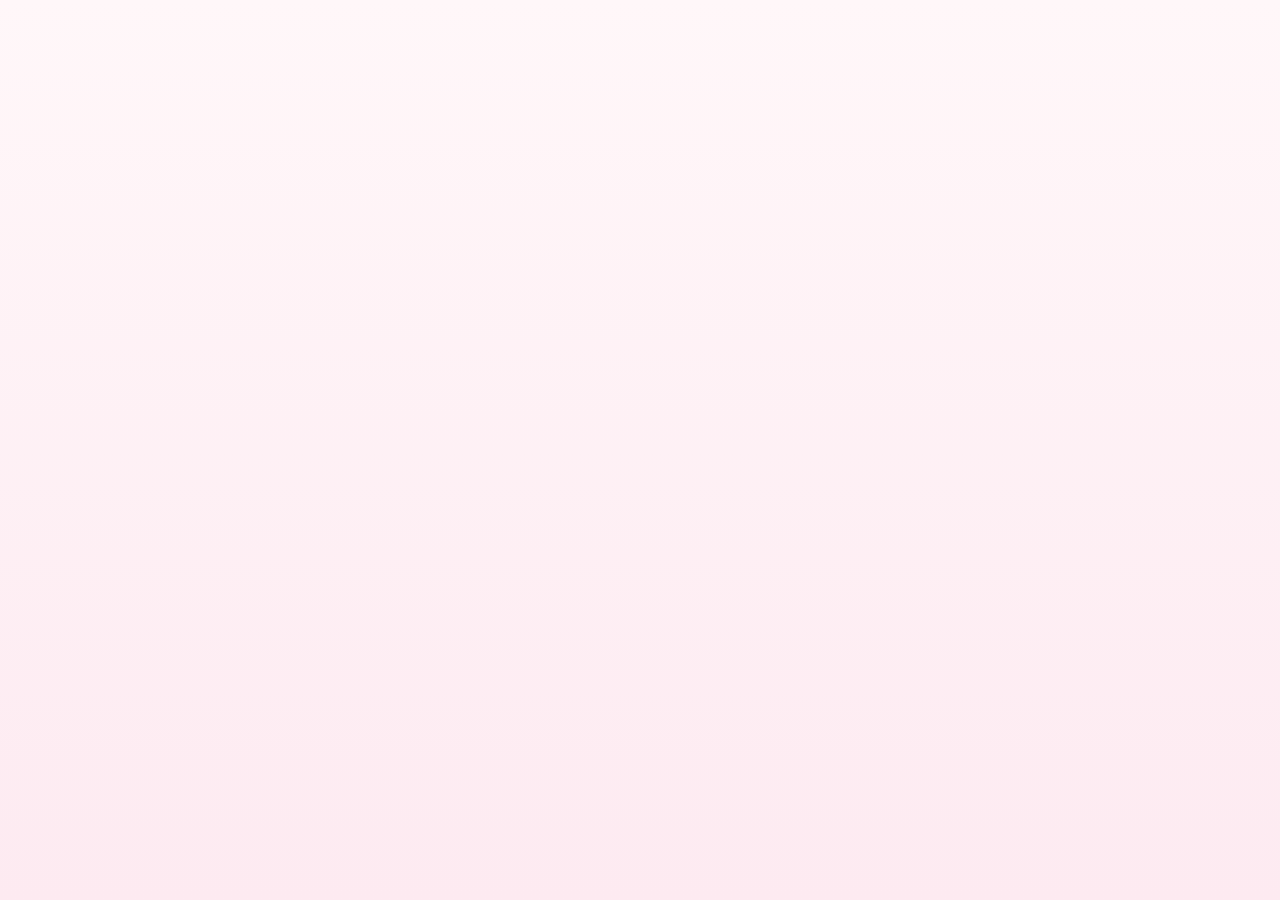
==== index.html @ 859fde20 "Add sign-in gate on first load and settings page with configurable Drive backup frequency" ====
<!DOCTYPE html>
<html lang="en">
<head>
<meta charset="UTF-8" />
<meta name="viewport" content="width=device-width, initial-scale=1.0" />
<title>Recall Manual</title>
<link rel="manifest" href="manifest.json" />
<meta name="theme-color" content="#f7a8c4" />
<link rel="stylesheet" href="css/theme.css" />
<style>
  .deck-grid {
    display: grid;
    gap: 16px;
    margin-top: 20px;
  }
  .deck-card {
    padding: 20px;
    display: flex;
    align-items: center;
    justify-content: space-between;
    cursor: pointer;
  }
  .deck-card:hover { box-shadow: 0 12px 36px rgba(180, 120, 145, 0.26); }
  .deck-info h3 { font-size: 1.05rem; }
  .deck-info p { margin: 4px 0 0; font-size: 0.82rem; color: var(--ink-soft); }
  .deck-actions { display: flex; gap: 8px; }
  .deck-actions button {
    background: var(--glass-fill-strong);
    border: 1px solid var(--glass-border);
    border-radius: var(--radius-sm);
    padding: 8px 14px;
    font-size: 0.82rem;
    font-weight: 600;
    color: var(--ink);
    cursor: pointer;
  }
  .deck-actions .study-btn { background: var(--blossom); color: white; border: none; }

  .empty-state {
    text-align: center;
    padding: 60px 20px;
    color: var(--ink-soft);
  }
  .empty-state h2 { font-family: var(--font-display); color: var(--ink); margin-bottom: 8px; }

  .fab {
    position: fixed;
    bottom: 28px;
    right: 24px;
    z-index: 2;
    width: 58px;
    height: 58px;
    border-radius: 50%;
    background: var(--blossom);
    color: white;
    font-size: 1.8rem;
    border: none;
    box-shadow: 0 10px 26px rgba(232, 136, 171, 0.45);
    cursor: pointer;
    display: flex;
    align-items: center;
    justify-content: center;
  }

  .new-deck-form {
    display: none;
    margin-top: 18px;
    padding: 18px;
    gap: 10px;
    flex-direction: column;
  }
  .new-deck-form.open { display: flex; }
  .new-deck-form input {
    padding: 12px 14px;
    border-radius: var(--radius-sm);
    border: 1px solid var(--glass-border);
    background: rgba(255,255,255,0.7);
    font-family: var(--font-body);
    font-size: 0.9rem;
  }
  .new-deck-form .row { display: flex; gap: 10px; }
  .new-deck-form .row input { flex: 1; }

  .storage-note {
    margin-top: 24px;
    font-size: 0.75rem;
    color: var(--ink-soft);
    text-align: center;
  }

  .auth-area { display: flex; align-items: center; gap: 10px; }
  .sign-in-btn {
    display: flex; align-items: center; gap: 8px;
    background: var(--glass-fill-strong);
    border: 1px solid var(--glass-border);
    border-radius: var(--radius-sm);
    padding: 8px 14px;
    font-size: 0.82rem;
    font-weight: 600;
    color: var(--ink);
    cursor: pointer;
  }
  .user-chip { display: flex; align-items: center; gap: 8px; }
  .user-chip img { width: 28px; height: 28px; border-radius: 50%; }
  .user-chip .name { font-size: 0.78rem; color: var(--ink-soft); max-width: 100px; overflow: hidden; text-overflow: ellipsis; white-space: nowrap; }
  .sync-badge {
    font-size: 0.7rem;
    padding: 3px 9px;
    border-radius: 20px;
    background: rgba(255,255,255,0.6);
    color: var(--ink-soft);
  }
  .sync-badge.syncing { color: var(--tag-yellow); }
  .sync-badge.synced { color: var(--tag-green); }
  .sync-badge.error { color: var(--tag-red); }
  .sign-out-btn {
    background: none; border: none; font-size: 0.72rem; color: var(--ink-soft);
    text-decoration: underline; cursor: pointer; padding: 0;
  }

  .backup-row {
    display: flex;
    gap: 10px;
    justify-content: center;
    margin-top: 14px;
  }
  .backup-row button { font-size: 0.78rem; padding: 8px 14px; }

  .settings-link {
    background: var(--glass-fill-strong);
    border: 1px solid var(--glass-border);
    border-radius: 50%;
    width: 36px; height: 36px;
    display: flex; align-items: center; justify-content: center;
    font-size: 1.1rem;
    cursor: pointer;
    text-decoration: none;
  }

  .auth-gate {
    position: fixed;
    inset: 0;
    z-index: 10;
    display: flex;
    align-items: center;
    justify-content: center;
    padding: 24px;
    background: linear-gradient(180deg, var(--bg-top) 0%, var(--bg-bottom) 100%);
  }
  .auth-gate-card {
    max-width: 360px;
    width: 100%;
    padding: 40px 30px;
    text-align: center;
  }
  .gate-icon { font-size: 2.4rem; margin-bottom: 6px; }
  .auth-gate-card h1 { font-size: 1.6rem; margin-bottom: 10px; }
  .gate-sub {
    font-size: 0.85rem;
    color: var(--ink-soft);
    line-height: 1.5;
    margin-bottom: 26px;
  }
  .auth-gate-card .btn { width: 100%; margin-bottom: 10px; }
  .gate-skip-btn {
    background: none;
    border: none;
    font-size: 0.8rem;
    color: var(--ink-soft);
    text-decoration: underline;
    cursor: pointer;
    padding: 6px;
  }

  .toast {
    position: fixed;
    bottom: 24px;
    left: 50%;
    transform: translateX(-50%);
    background: var(--ink);
    color: white;
    padding: 10px 18px;
    border-radius: var(--radius-sm);
    font-size: 0.85rem;
    opacity: 0;
    pointer-events: none;
    transition: opacity 0.25s ease;
    z-index: 5;
  }
  .toast.show { opacity: 1; }
</style>
</head>
<body>
<canvas id="sakura-canvas"></canvas>

<div id="authGate" class="auth-gate" style="display:none">
  <div class="glass auth-gate-card">
    <div class="gate-icon">🌸</div>
    <h1>Recall Manual</h1>
    <p class="gate-sub">Sign in with Google to back up your decks to Drive and keep them in sync. Or skip it and keep everything local to this device only.</p>
    <button class="btn btn-primary" id="gateSignInBtn">Sign in with Google</button>
    <button class="gate-skip-btn" id="gateSkipBtn">Continue without an account</button>
  </div>
</div>

<div class="app-shell" style="display:none">
  <div class="topbar">
    <div>
      <h1>Recall Manual 🌸</h1>
      <div class="subtitle">Your cards, your handwriting, your pace</div>
    </div>
    <div style="display:flex; align-items:center; gap:10px;">
      <div id="authArea" class="auth-area"></div>
      <a class="settings-link" href="settings.html" aria-label="Settings">⚙️</a>
    </div>
  </div>

  <div class="container">
    <div id="newDeckForm" class="glass new-deck-form">
      <input id="deckName" type="text" placeholder="Deck name, e.g. Pharmacology — Antibiotics" />
      <div class="row">
        <input id="deckSubject" type="text" placeholder="Subject (optional)" />
        <input id="deckSubtopic" type="text" placeholder="Subtopic (optional)" />
      </div>
      <div class="row">
        <button class="btn btn-primary" id="saveDeckBtn" style="flex:1">Create deck</button>
        <button class="btn btn-ghost" id="cancelDeckBtn">Cancel</button>
      </div>
    </div>

    <div id="deckGrid" class="deck-grid"></div>
    <div id="emptyState" class="empty-state" style="display:none">
      <h2>No decks yet</h2>
      <p>Tap the + button to create your first deck, then add cards by typing, drawing, or photo.</p>
    </div>

    <div class="storage-note" id="storageNote"></div>
  </div>
</div>

<button class="fab" id="addDeckFab" aria-label="New deck" style="display:none">+</button>
<div class="toast" id="toast"></div>

<script src="js/auth.js"></script>
<script src="js/db.js"></script>
<script src="js/drive-sync.js"></script>
<script src="js/sakura.js"></script>
<script src="js/backup.js"></script>
<script>
  initSakura();

  function showToast(msg, duration = 1800) {
    const t = document.getElementById('toast');
    t.textContent = msg;
    t.classList.add('show');
    clearTimeout(showToast._timer);
    showToast._timer = setTimeout(() => t.classList.remove('show'), duration);
  }

  /* ---- Sign-in gate: shown first, app content hidden until resolved ---- */
  const authGate = document.getElementById('authGate');
  const appShell = document.querySelector('.app-shell');
  const addDeckFab = document.getElementById('addDeckFab');
  const SKIP_AUTH_KEY = 'recall_manual_skip_auth';
  let gateResolved = false;

  function showApp() {
    authGate.style.display = 'none';
    appShell.style.display = '';
    addDeckFab.style.display = 'flex';
    renderDecks();
  }

  function showGate() {
    appShell.style.display = 'none';
    addDeckFab.style.display = 'none';
    authGate.style.display = 'flex';
  }

  document.getElementById('gateSignInBtn').addEventListener('click', async () => {
    try {
      await RecallAuth.signIn();
    } catch (err) {
      const code = err && err.error ? err.error : (err && err.message) || 'unknown error';
      showToast(`Sign-in failed: ${code}`, 5000);
    }
  });

  document.getElementById('gateSkipBtn').addEventListener('click', () => {
    localStorage.setItem(SKIP_AUTH_KEY, '1');
    gateResolved = true;
    showApp();
  });

  /* ---- Auth + sync UI (topbar, once inside the app) ---- */
  const authArea = document.getElementById('authArea');

  function renderSignedOut() {
    authArea.innerHTML = `<button class="sign-in-btn" id="signInBtn">Sign in with Google</button>`;
    document.getElementById('signInBtn').addEventListener('click', async () => {
      try {
        await RecallAuth.signIn();
      } catch (err) {
        const code = err && err.error ? err.error : (err && err.message) || 'unknown error';
        showToast(`Sign-in failed: ${code}`, 5000);
      }
    });
  }

  function renderSignedIn(user) {
    authArea.innerHTML = `
      <span class="sync-badge" id="syncBadge">idle</span>
      <div class="user-chip">
        <img src="${user.photoURL || ''}" alt="" onerror="this.style.display='none'" />
        <span class="name">${user.displayName || user.email || ''}</span>
      </div>
    `;
  }

  RecallAuth.onAuthChange(async (user) => {
    if (user) {
      renderSignedIn(user);
      if (!gateResolved) {
        gateResolved = true;
        showApp();
      }
      const result = await RecallSync.reconcileOnSignIn();
      if (result.action === 'pulled') {
        showToast(`Synced from Drive: ${result.deckCount} deck(s) restored`);
        renderDecks();
      } else if (result.action === 'pushed-initial' || result.action === 'pushed') {
        showToast('Backed up to Drive');
      } else if (result.action === 'error') {
        showToast('Drive sync error: ' + result.message);
      }
    } else {
      renderSignedOut();
      if (!gateResolved) {
        if (localStorage.getItem(SKIP_AUTH_KEY)) {
          gateResolved = true;
          showApp();
        } else {
          showGate();
        }
      }
    }
  });

  RecallSync.onStatus((status) => {
    const badge = document.getElementById('syncBadge');
    if (!badge) return;
    badge.className = 'sync-badge ' + status;
    badge.textContent = status === 'syncing' ? 'syncing…' : status === 'synced' ? 'synced' : status === 'error' ? 'sync error' : status;
  });

  const deckGrid = document.getElementById('deckGrid');
  const emptyState = document.getElementById('emptyState');
  const newDeckForm = document.getElementById('newDeckForm');
  const cancelDeckBtn = document.getElementById('cancelDeckBtn');
  const saveDeckBtn = document.getElementById('saveDeckBtn');

  addDeckFab.addEventListener('click', () => {
    newDeckForm.classList.toggle('open');
    document.getElementById('deckName').focus();
  });
  cancelDeckBtn.addEventListener('click', () => newDeckForm.classList.remove('open'));

  saveDeckBtn.addEventListener('click', async () => {
    const name = document.getElementById('deckName').value.trim();
    if (!name) return;
    const subject = document.getElementById('deckSubject').value.trim();
    const subtopic = document.getElementById('deckSubtopic').value.trim();
    await RecallDB.Decks.create({ name, subject, subtopic });
    document.getElementById('deckName').value = '';
    document.getElementById('deckSubject').value = '';
    document.getElementById('deckSubtopic').value = '';
    newDeckForm.classList.remove('open');
    renderDecks();
  });

  async function renderDecks() {
    const decks = await RecallDB.Decks.all();
    deckGrid.innerHTML = '';
    emptyState.style.display = decks.length ? 'none' : 'block';

    for (const deck of decks) {
      const count = await RecallDB.Cards.count(deck.id);
      const el = document.createElement('div');
      el.className = 'glass deck-card';
      el.innerHTML = `
        <div class="deck-info">
          <h3>${escapeHtml(deck.name)}</h3>
          <p>${count} card${count === 1 ? '' : 's'}${deck.subject ? ' · ' + escapeHtml(deck.subject) : ''}</p>
        </div>
        <div class="deck-actions">
          <button class="add-btn">Add cards</button>
          <button class="study-btn">Study</button>
        </div>
      `;
      el.querySelector('.add-btn').addEventListener('click', (e) => {
        e.stopPropagation();
        window.location.href = `create.html?deck=${deck.id}`;
      });
      el.querySelector('.study-btn').addEventListener('click', (e) => {
        e.stopPropagation();
        window.location.href = `study.html?deck=${deck.id}`;
      });
      deckGrid.appendChild(el);
    }

    const est = await RecallDB.estimateStorage();
    if (est) {
      const usedMB = (est.usage / (1024 * 1024)).toFixed(1);
      const quotaMB = (est.quota / (1024 * 1024)).toFixed(0);
      document.getElementById('storageNote').textContent = `${usedMB} MB used of ~${quotaMB} MB available on this device`;
    }
  }

  function escapeHtml(str) {
    const d = document.createElement('div');
    d.textContent = str;
    return d.innerHTML;
  }

  renderDecks();

  if ('serviceWorker' in navigator) {
    window.addEventListener('load', () => {
      navigator.serviceWorker.register('sw.js').catch(() => {});
    });
  }
</script>
</body>
</html>
---- css/theme.css ----
/* theme.css — Recall Manual design tokens
   Palette: soft blossom light theme (replaces old app's dark/neutral base)
   Signature element: glass cards floating over a drifting sakura petal field
*/

@import url('https://fonts.googleapis.com/css2?family=Zen+Maru+Gothic:wght@500;700&family=Inter:wght@400;500;600;700&display=swap');

:root {
  /* Palette */
  --bg-top: #fff7f9;
  --bg-bottom: #fdeaf1;
  --blossom: #f7a8c4;
  --blossom-deep: #e888ab;
  --ink: #5b3b4c;
  --ink-soft: #8a6b79;
  --glass-fill: rgba(255, 255, 255, 0.55);
  --glass-fill-strong: rgba(255, 255, 255, 0.75);
  --glass-border: rgba(255, 255, 255, 0.7);

  /* Confidence tags */
  --tag-green: #8fbc94;
  --tag-yellow: #e8b872;
  --tag-red: #e08a8a;

  /* Type */
  --font-display: 'Zen Maru Gothic', sans-serif;
  --font-body: 'Inter', sans-serif;

  /* Layout */
  --radius-lg: 28px;
  --radius-md: 18px;
  --radius-sm: 12px;
  --shadow-soft: 0 8px 32px rgba(180, 120, 145, 0.18);
}

* { box-sizing: border-box; }

html, body {
  margin: 0;
  padding: 0;
  min-height: 100vh;
  font-family: var(--font-body);
  color: var(--ink);
  background: linear-gradient(180deg, var(--bg-top) 0%, var(--bg-bottom) 100%);
  overflow-x: hidden;
}

#sakura-canvas {
  position: fixed;
  inset: 0;
  z-index: 0;
  pointer-events: none;
}

.app-shell {
  position: relative;
  z-index: 1;
  min-height: 100vh;
  display: flex;
  flex-direction: column;
}

h1, h2, h3 {
  font-family: var(--font-display);
  color: var(--ink);
  margin: 0;
}

a { color: inherit; text-decoration: none; }

/* Glass card primitive */
.glass {
  background: var(--glass-fill);
  border: 1px solid var(--glass-border);
  border-radius: var(--radius-lg);
  backdrop-filter: blur(18px);
  -webkit-backdrop-filter: blur(18px);
  box-shadow: var(--shadow-soft);
}

.btn {
  font-family: var(--font-body);
  font-weight: 600;
  font-size: 0.95rem;
  border: none;
  border-radius: var(--radius-sm);
  padding: 12px 20px;
  cursor: pointer;
  transition: transform 0.15s ease, box-shadow 0.15s ease;
}
.btn:active { transform: scale(0.97); }

.btn-primary {
  background: var(--blossom);
  color: white;
  box-shadow: 0 6px 18px rgba(232, 136, 171, 0.4);
}
.btn-primary:hover { background: var(--blossom-deep); }

.btn-ghost {
  background: var(--glass-fill-strong);
  color: var(--ink);
  border: 1px solid var(--glass-border);
}

.topbar {
  display: flex;
  align-items: center;
  justify-content: space-between;
  padding: 20px 24px;
}

.topbar h1 {
  font-size: 1.4rem;
  letter-spacing: 0.02em;
}

.topbar .subtitle {
  font-size: 0.8rem;
  color: var(--ink-soft);
  margin-top: 2px;
}

.container {
  flex: 1;
  padding: 0 20px 40px;
  max-width: 720px;
  width: 100%;
  margin: 0 auto;
}

/* Focus visibility for accessibility */
:focus-visible {
  outline: 2px solid var(--blossom-deep);
  outline-offset: 2px;
}

@media (prefers-reduced-motion: reduce) {
  * { animation: none !important; transition: none !important; }
}
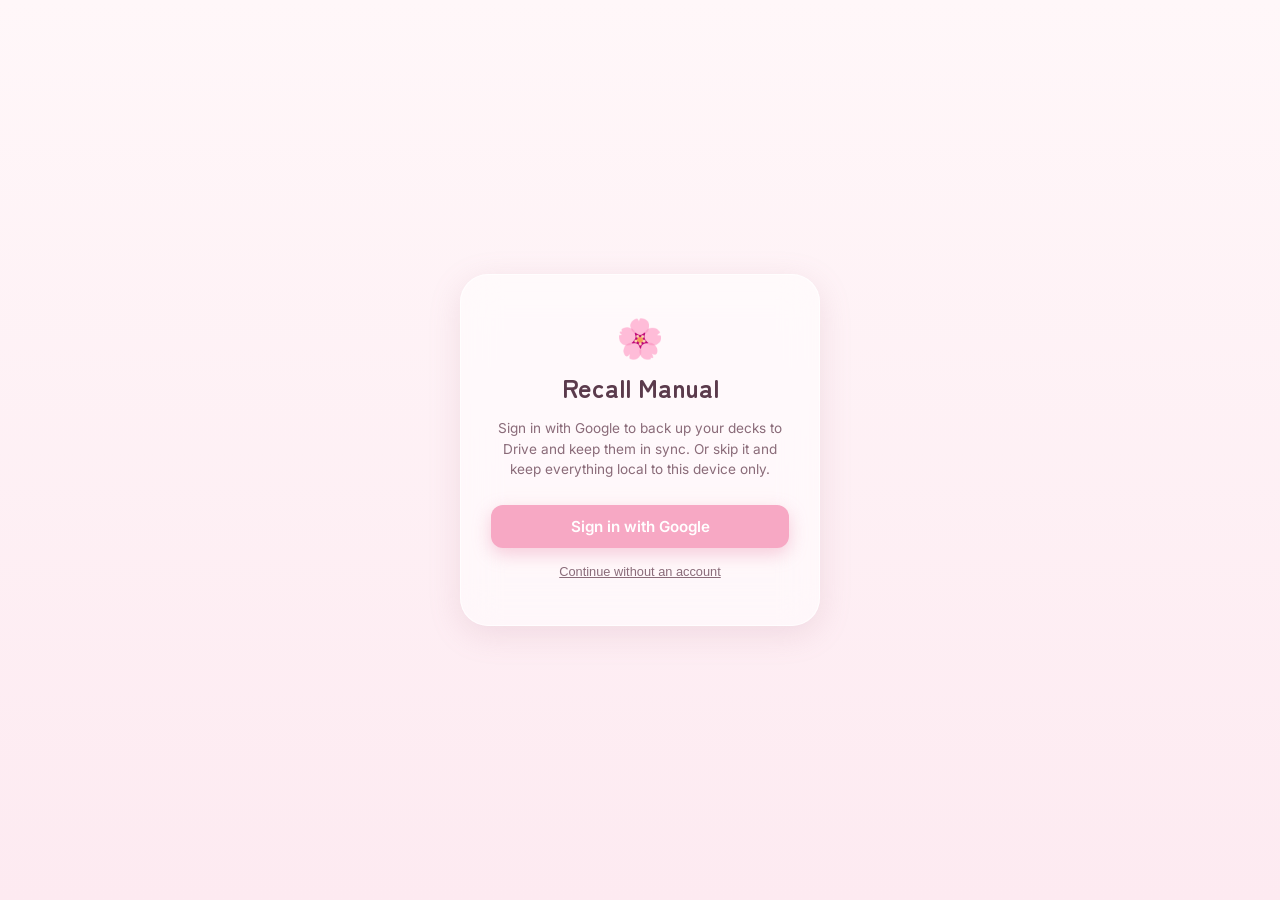
==== commit 9c0fb707: "Fix drawing canvas double-scaling and duplicate pointer/touch events; add photo flashcard library gr" ====
--- a/index.html
+++ b/index.html
@@ -211,6 +211,7 @@
     </div>
     <div style="display:flex; align-items:center; gap:10px;">
       <div id="authArea" class="auth-area"></div>
+      <a class="settings-link" href="library.html" aria-label="Photo library">🖼️</a>
       <a class="settings-link" href="settings.html" aria-label="Settings">⚙️</a>
     </div>
   </div>
